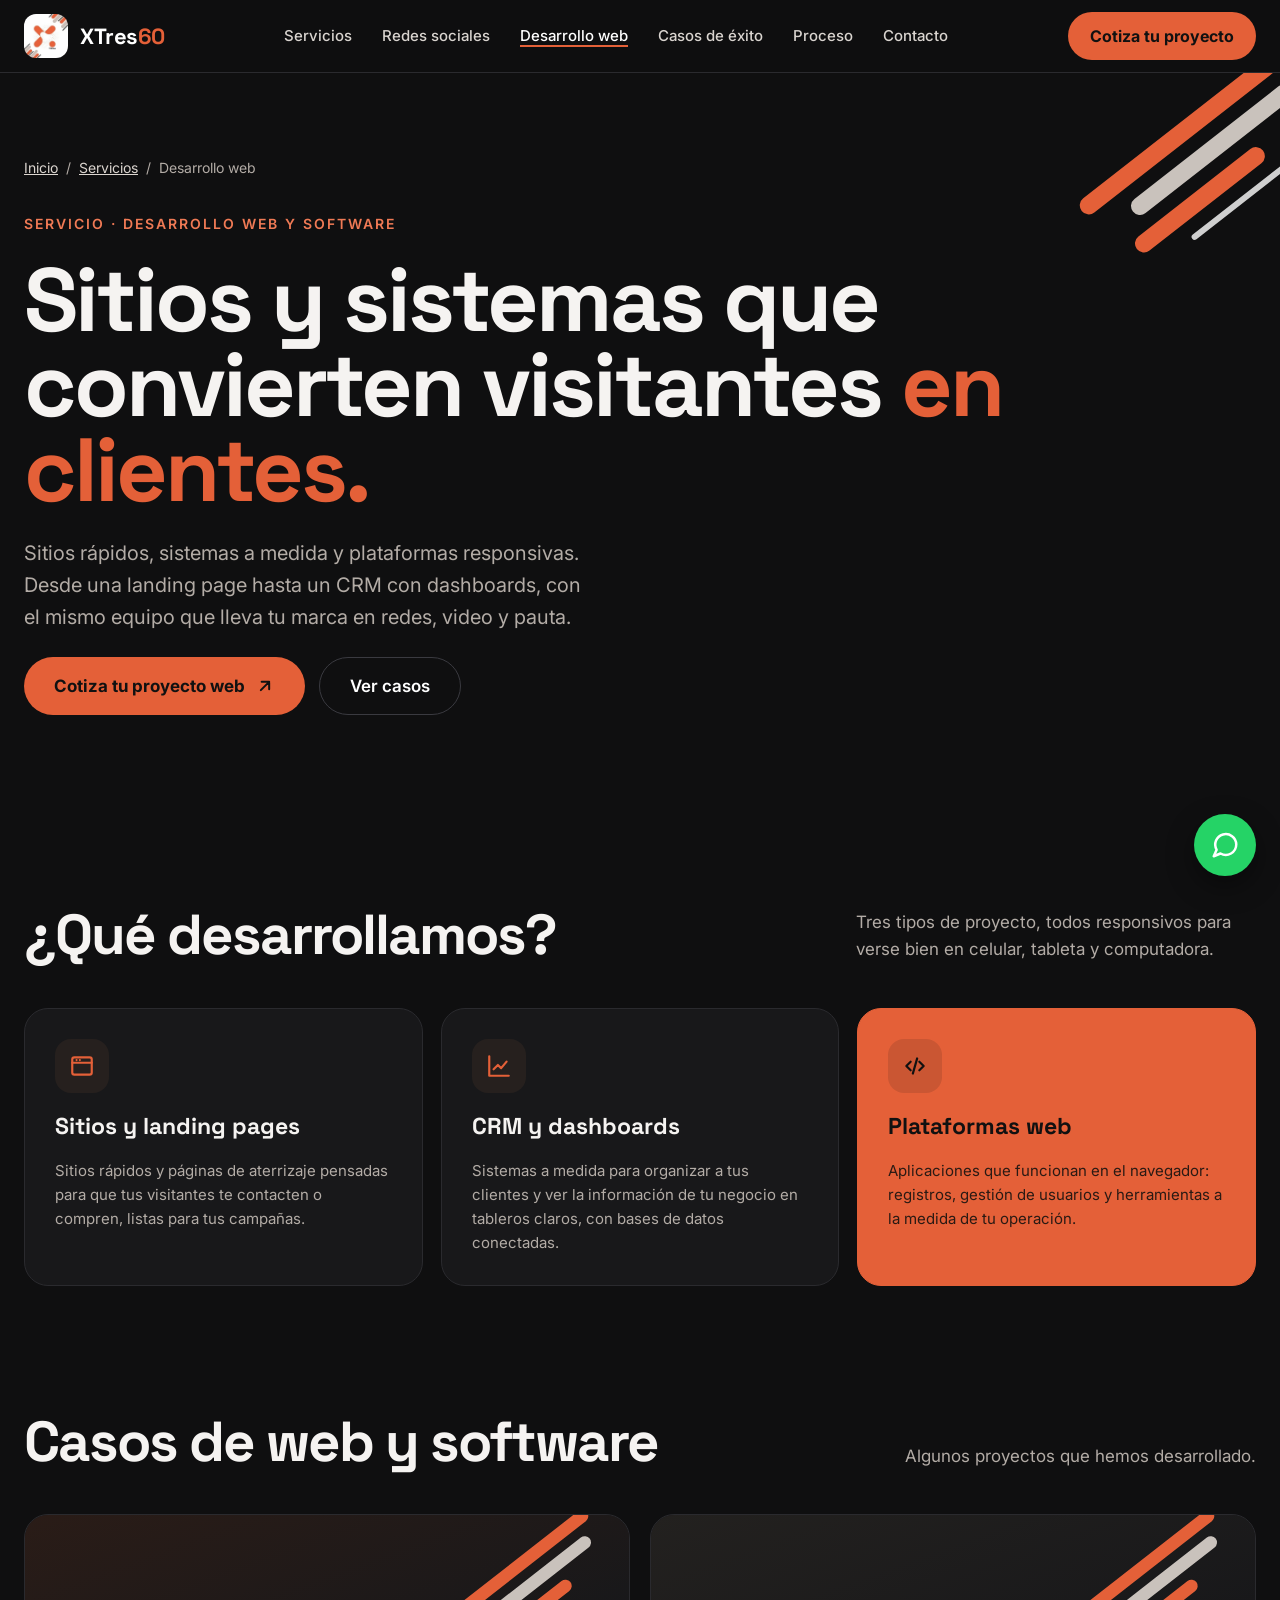
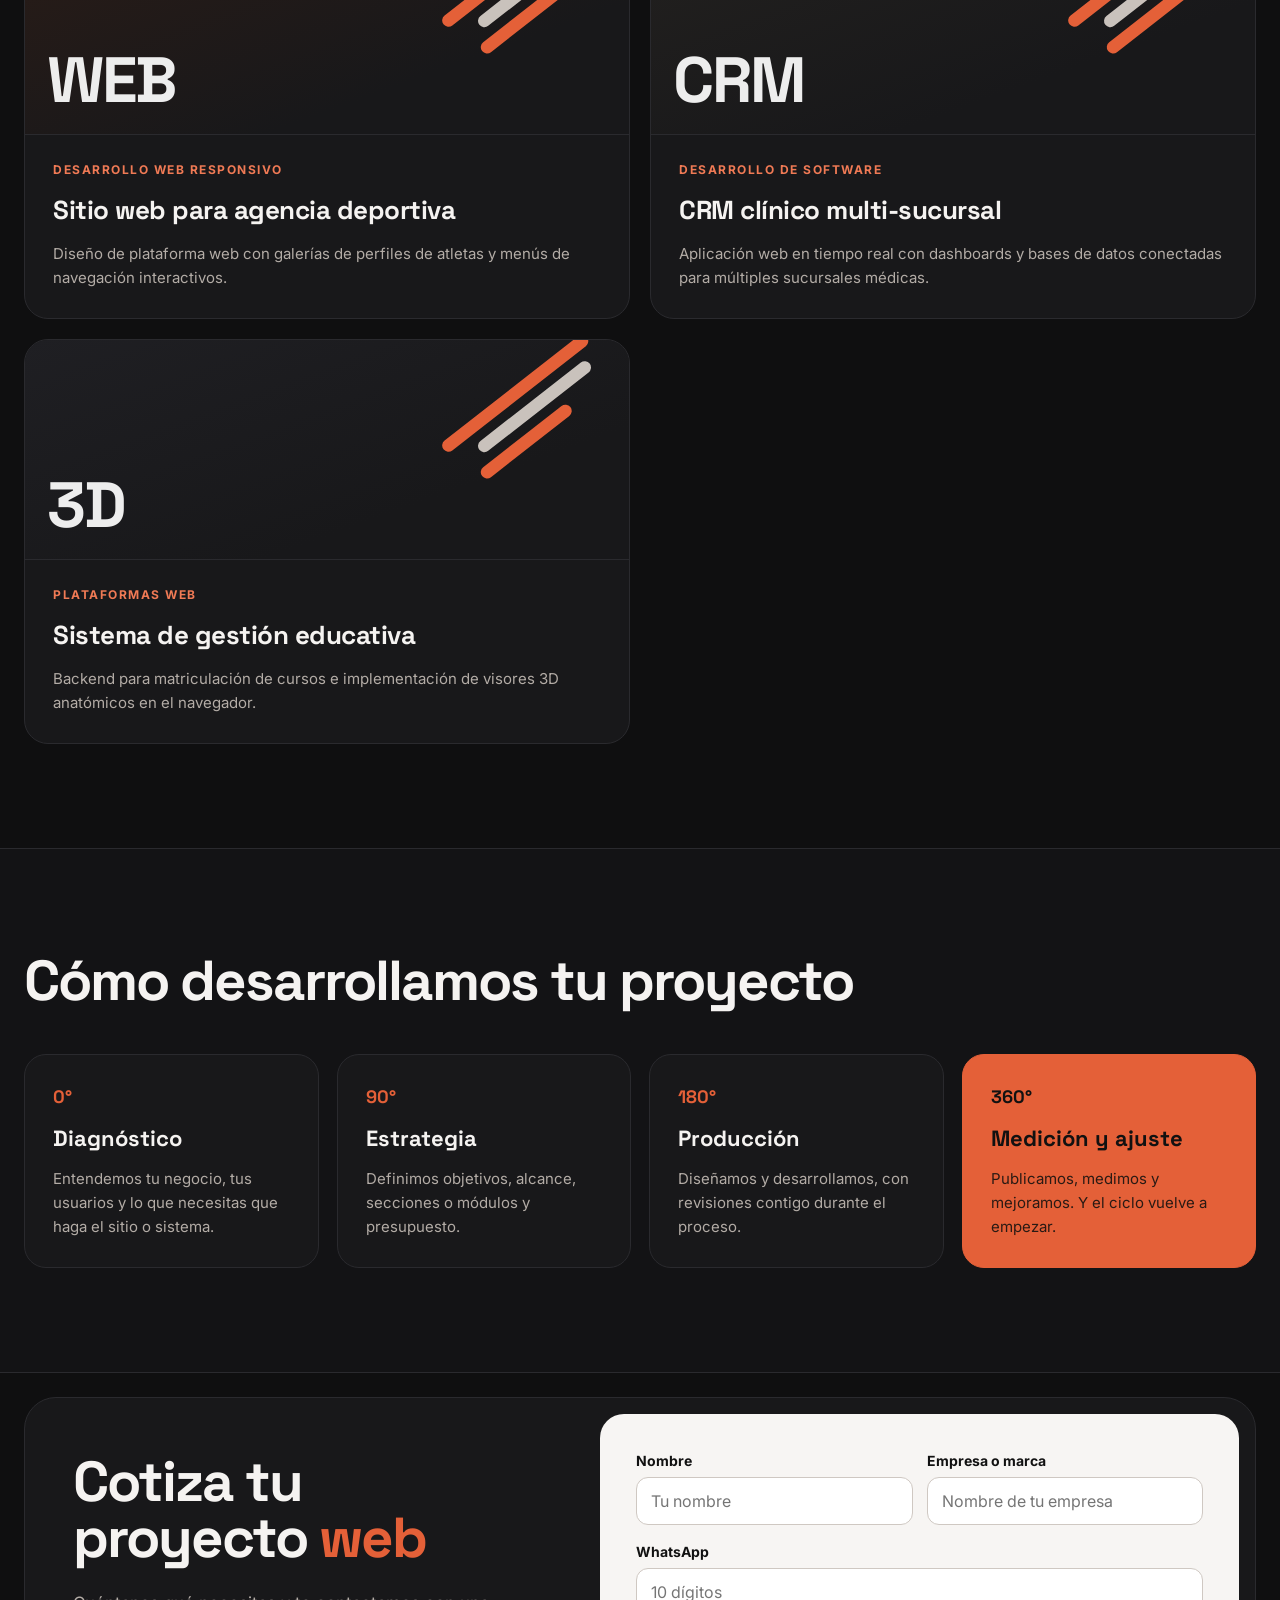
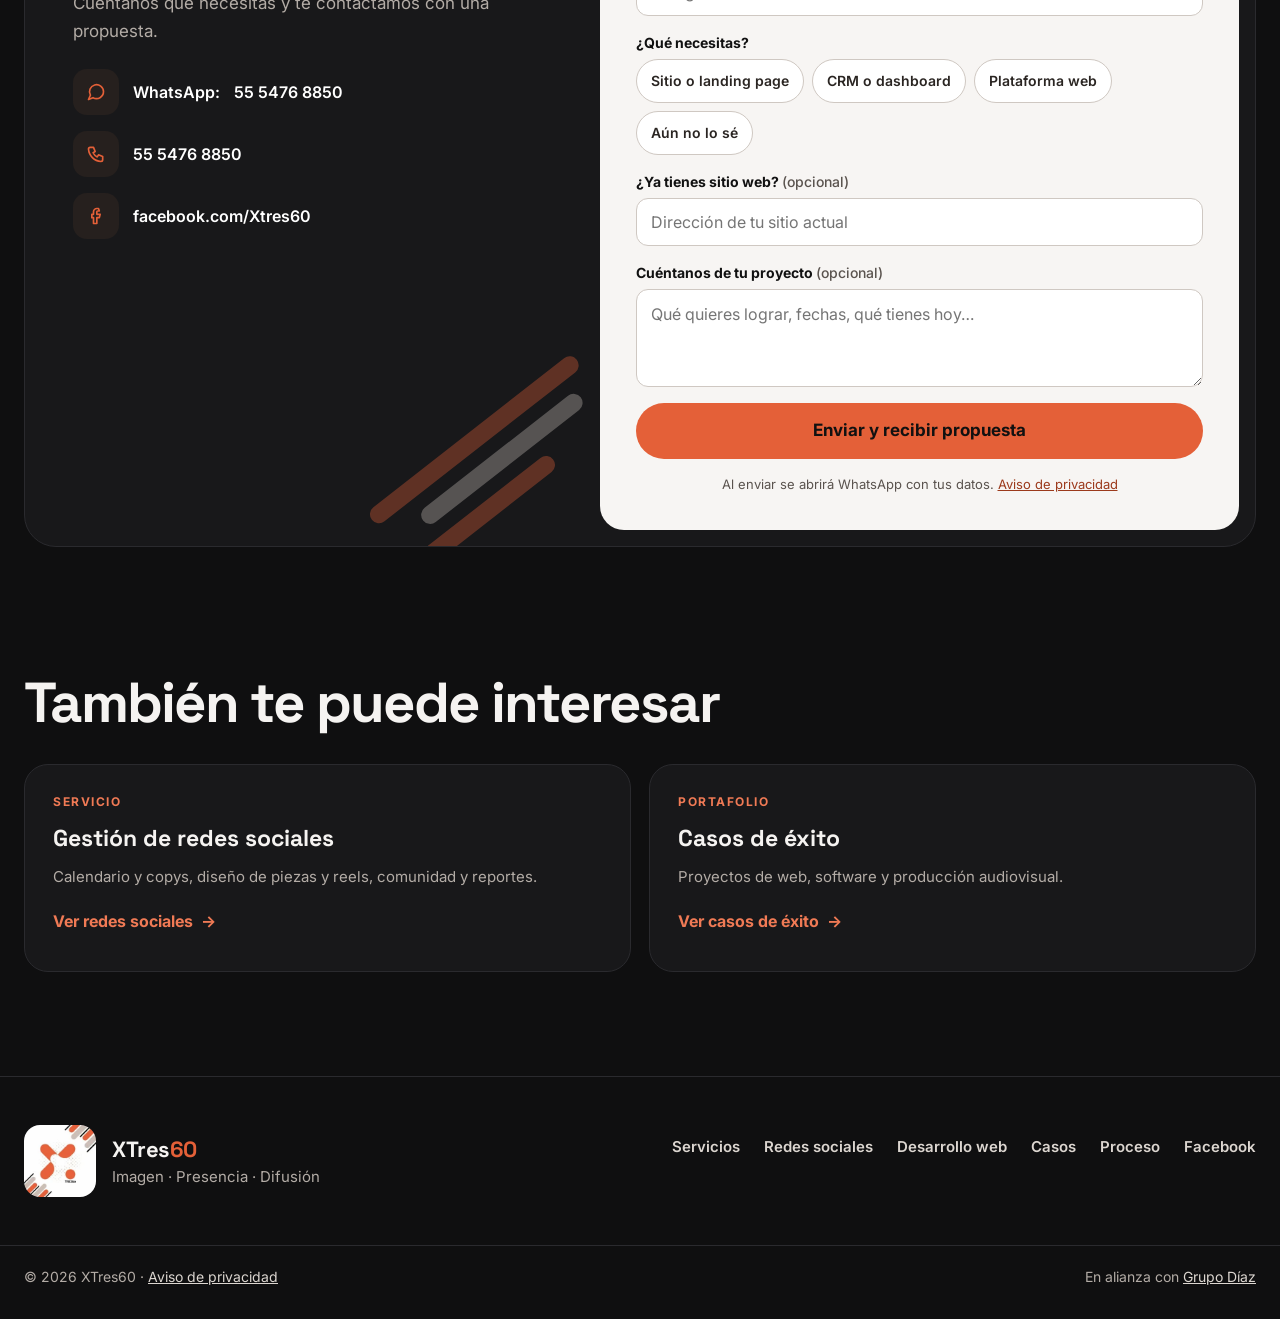
==== desarrollo-web.html @ 34d2fca3 "Agregar página de desarrollo web y software (desarrollo-web.html) - Sitios y landing pages, CRM y da" ====
<!doctype html>
<html lang="es-MX">
<head>
  <meta charset="utf-8">
  <meta name="viewport" content="width=device-width, initial-scale=1">
  <title>Desarrollo web y software a medida | XTres60</title>
  <meta name="description" content="Desarrollo web y software en CDMX: sitios y landing pages, CRM y dashboards y plataformas web responsivas. Conoce nuestros casos y cotiza con XTres60 por WhatsApp.">
  <link rel="canonical" href="https://x360.com.mx/desarrollo-web.html">
  <meta name="theme-color" content="#0F0F10">

  <meta property="og:type" content="website">
  <meta property="og:locale" content="es_MX">
  <meta property="og:site_name" content="XTres60">
  <meta property="og:title" content="Desarrollo web y software | XTres60">
  <meta property="og:description" content="Sitios rápidos, sistemas a medida y plataformas responsivas que convierten visitantes en clientes.">
  <meta property="og:url" content="https://x360.com.mx/desarrollo-web.html">
  <meta property="og:image" content="https://x360.com.mx/img/logo-xtres60.jpg">
  <meta name="twitter:card" content="summary">

  <link rel="icon" href="img/logo-xtres60.png">
  <link rel="apple-touch-icon" href="img/logo-xtres60.png">
  <link rel="preconnect" href="https://fonts.googleapis.com">
  <link rel="preconnect" href="https://fonts.gstatic.com" crossorigin>
  <link href="https://fonts.googleapis.com/css2?family=Space+Grotesk:wght@500;600;700&family=Inter:wght@400;500;600;700&display=swap" rel="stylesheet">
  <link rel="stylesheet" href="css/styles.css">

  <script type="application/ld+json">
  {
    "@context": "https://schema.org",
    "@type": "Service",
    "name": "Desarrollo web y software",
    "serviceType": "Desarrollo web y software",
    "description": "Sitios y landing pages, CRM y dashboards, plataformas web.",
    "url": "https://x360.com.mx/desarrollo-web.html",
    "areaServed": "MX",
    "provider": { "@type": "ProfessionalService", "name": "XTres60", "url": "https://x360.com.mx/", "telephone": "+52 55 5476 8850" }
  }
  </script>
</head>
<body>
  <a class="skip-link" href="#contenido">Saltar al contenido</a>

  <header class="site-header">
    <div class="container header-inner">
      <a class="brand" href="./" aria-label="XTres60, inicio">
        <img src="img/logo-xtres60.png" alt="" width="44" height="44">
        <span class="brand-name">XTres<span>60</span></span>
      </a>
      <nav class="main-nav" id="menu" aria-label="Principal">
        <a href="./#servicios">Servicios</a>
        <a href="redes-sociales.html">Redes sociales</a>
        <a href="desarrollo-web.html" aria-current="page">Desarrollo web</a>
        <a href="./#casos">Casos de éxito</a>
        <a href="./#proceso">Proceso</a>
        <a href="./#contacto">Contacto</a>
      </nav>
      <div class="header-actions">
        <a class="btn btn-orange" href="#cotizar">Cotiza tu proyecto</a>
        <button class="menu-toggle" type="button" aria-controls="menu" aria-expanded="false" aria-label="Abrir menú">
          <svg class="icon" viewBox="0 0 24 24" fill="none" stroke="currentColor" stroke-width="2.2" stroke-linecap="round" aria-hidden="true"><path d="M4 7h16M4 12h16M4 17h16"/></svg>
        </button>
      </div>
    </div>
  </header>

    <main id="contenido">
    <!-- HERO -->
    <section class="hero rs-hero">
      <div class="stripes stripes-a" aria-hidden="true"><span class="s1"></span><span class="s2"></span><span class="s3"></span><span class="s4"></span></div>
      <div class="container rs-hero-inner">
        <nav class="breadcrumb" aria-label="Ruta de navegación">
          <a href="./">Inicio</a> <span aria-hidden="true">/</span> <a href="./#servicios">Servicios</a> <span aria-hidden="true">/</span> <span aria-current="page">Desarrollo web</span>
        </nav>
        <p class="eyebrow">Servicio · Desarrollo web y software</p>
        <h1 class="display rs-title">Sitios y sistemas que<br>convierten visitantes <span class="accent">en clientes.</span></h1>
        <p class="hero-lead">Sitios rápidos, sistemas a medida y plataformas responsivas. Desde una landing page hasta un CRM con dashboards, con el mismo equipo que lleva tu marca en redes, video y pauta.</p>
        <div class="hero-ctas">
          <a class="btn btn-orange btn-lg" href="#cotizar">
            Cotiza tu proyecto web
            <svg class="icon" viewBox="0 0 24 24" fill="none" stroke="currentColor" stroke-width="2.4" stroke-linecap="round" stroke-linejoin="round" aria-hidden="true"><path d="M7 17 17 7M8 7h9v9"/></svg>
          </a>
          <a class="btn btn-ghost btn-lg" href="#casos-web">Ver casos</a>
        </div>
      </div>
    </section>

    <!-- QUÉ HACEMOS -->
    <section class="section" id="que-hacemos">
      <div class="container">
        <div class="section-head">
          <h2 class="display h2">¿Qué desarrollamos?</h2>
          <p class="lead">Tres tipos de proyecto, todos responsivos para verse bien en celular, tableta y computadora.</p>
        </div>
        <div class="services rs-includes">
          <article class="service">
            <span class="service-icon"><svg width="26" height="26" viewBox="0 0 24 24" fill="none" stroke="currentColor" stroke-width="2" stroke-linecap="round" stroke-linejoin="round" aria-hidden="true"><rect x="3" y="4" width="18" height="16" rx="2"/><path d="M3 9h18M7 6.5h.01M10 6.5h.01"/></svg></span>
            <h3>Sitios y landing pages</h3>
            <p>Sitios rápidos y páginas de aterrizaje pensadas para que tus visitantes te contacten o compren, listas para tus campañas.</p>
          </article>
          <article class="service">
            <span class="service-icon"><svg width="26" height="26" viewBox="0 0 24 24" fill="none" stroke="currentColor" stroke-width="2" stroke-linecap="round" stroke-linejoin="round" aria-hidden="true"><path d="M3 3v18h18"/><path d="M7 15l4-4 3 3 5-6"/></svg></span>
            <h3>CRM y dashboards</h3>
            <p>Sistemas a medida para organizar a tus clientes y ver la información de tu negocio en tableros claros, con bases de datos conectadas.</p>
          </article>
          <article class="service featured">
            <span class="service-icon"><svg width="26" height="26" viewBox="0 0 24 24" fill="none" stroke="currentColor" stroke-width="2" stroke-linecap="round" stroke-linejoin="round" aria-hidden="true"><path d="m8 8-4 4 4 4M16 8l4 4-4 4M14 5l-4 14"/></svg></span>
            <h3>Plataformas web</h3>
            <p>Aplicaciones que funcionan en el navegador: registros, gestión de usuarios y herramientas a la medida de tu operación.</p>
          </article>
        </div>
      </div>
    </section>

    <!-- CASOS -->
    <section class="section" id="casos-web" style="padding-top:24px">
      <div class="container">
        <div class="section-head">
          <h2 class="display h2">Casos de web y software</h2>
          <p class="lead">Algunos proyectos que hemos desarrollado.</p>
        </div>
        <div class="cases">
          <article class="case" data-kind="web">
            <div class="case-visual v-web"><div class="stripes" aria-hidden="true"><span class="s1"></span><span class="s2"></span><span class="s3"></span></div><span class="big" aria-hidden="true">WEB</span></div>
            <div class="case-body">
              <span class="case-tag">DESARROLLO WEB RESPONSIVO</span>
              <h3>Sitio web para agencia deportiva</h3>
              <p>Diseño de plataforma web con galerías de perfiles de atletas y menús de navegación interactivos.</p>
            </div>
          </article>
          <article class="case" data-kind="software">
            <div class="case-visual v-soft"><div class="stripes" aria-hidden="true"><span class="s1"></span><span class="s2"></span><span class="s3"></span></div><span class="big" aria-hidden="true">CRM</span></div>
            <div class="case-body">
              <span class="case-tag">DESARROLLO DE SOFTWARE</span>
              <h3>CRM clínico multi-sucursal</h3>
              <p>Aplicación web en tiempo real con dashboards y bases de datos conectadas para múltiples sucursales médicas.</p>
            </div>
          </article>
          <article class="case" data-kind="software">
            <div class="case-visual v-edu"><div class="stripes" aria-hidden="true"><span class="s1"></span><span class="s2"></span><span class="s3"></span></div><span class="big" aria-hidden="true">3D</span></div>
            <div class="case-body">
              <span class="case-tag">PLATAFORMAS WEB</span>
              <h3>Sistema de gestión educativa</h3>
              <p>Backend para matriculación de cursos e implementación de visores 3D anatómicos en el navegador.</p>
            </div>
          </article>
        </div>
      </div>
    </section>

    <!-- PROCESO -->
    <section class="section process-section" id="proceso-web">
      <div class="container">
        <h2 class="display h2" style="margin-bottom:44px">Cómo desarrollamos tu proyecto</h2>
        <ol class="process">
          <li><span class="deg">0°</span><h3>Diagnóstico</h3><p>Entendemos tu negocio, tus usuarios y lo que necesitas que haga el sitio o sistema.</p></li>
          <li><span class="deg">90°</span><h3>Estrategia</h3><p>Definimos objetivos, alcance, secciones o módulos y presupuesto.</p></li>
          <li><span class="deg">180°</span><h3>Producción</h3><p>Diseñamos y desarrollamos, con revisiones contigo durante el proceso.</p></li>
          <li><span class="deg">360°</span><h3>Medición y ajuste</h3><p>Publicamos, medimos y mejoramos. Y el ciclo vuelve a empezar.</p></li>
        </ol>
      </div>
    </section>

    <!-- COTIZAR -->
    <section class="contact" id="cotizar">
      <div class="container">
        <div class="contact-card">
          <div class="contact-copy">
            <div class="stripes" aria-hidden="true"><span class="s1"></span><span class="s2"></span><span class="s3"></span></div>
            <h2 class="display h2" style="position:relative">Cotiza tu proyecto <span class="accent">web</span></h2>
            <p class="lead" style="position:relative">Cuéntanos qué necesitas y te contactamos con una propuesta.</p>
            <ul class="contact-list">
              <li><a class="js-wa" href="#" data-msg="Hola XTres60, quiero cotizar un proyecto de desarrollo web o software."><span class="contact-icon"><svg class="icon" viewBox="0 0 24 24" fill="none" stroke="currentColor" stroke-width="2" stroke-linecap="round" stroke-linejoin="round" aria-hidden="true"><path d="M21 11.5a8.4 8.4 0 0 1-12.6 7.3L3 21l2.3-5.2A8.4 8.4 0 1 1 21 11.5z"/></svg></span>WhatsApp: <span class="js-wa-label">55 5476 8850</span></a></li>
              <li><a href="tel:+525554768850"><span class="contact-icon"><svg class="icon" viewBox="0 0 24 24" fill="none" stroke="currentColor" stroke-width="2" stroke-linecap="round" stroke-linejoin="round" aria-hidden="true"><path d="M5 4h4l2 5-2.5 1.5a11 11 0 0 0 5 5L15 13l5 2v4a2 2 0 0 1-2 2A16 16 0 0 1 3 6a2 2 0 0 1 2-2"/></svg></span>55 5476 8850</a></li>
              <li><a href="https://www.facebook.com/Xtres60" target="_blank" rel="noopener"><span class="contact-icon"><svg class="icon" viewBox="0 0 24 24" fill="none" stroke="currentColor" stroke-width="2" stroke-linecap="round" stroke-linejoin="round" aria-hidden="true"><path d="M15 3h-2a4 4 0 0 0-4 4v3H7v4h2v7h4v-7h3l1-4h-4V7a1 1 0 0 1 1-1h2z"/></svg></span>facebook.com/Xtres60</a></li>
            </ul>
          </div>

          <form class="form" id="web-form" novalidate>
            <div class="form-fields" id="web-fields">
              <div class="field-row">
                <div class="field">
                  <label for="web-nombre">Nombre</label>
                  <input id="web-nombre" name="nombre" type="text" autocomplete="name" placeholder="Tu nombre" required>
                </div>
                <div class="field">
                  <label for="web-marca">Empresa o marca</label>
                  <input id="web-marca" name="marca" type="text" autocomplete="organization" placeholder="Nombre de tu empresa">
                </div>
              </div>
              <div class="field">
                <label for="web-whatsapp">WhatsApp</label>
                <input id="web-whatsapp" name="whatsapp" type="tel" inputmode="numeric" autocomplete="tel" placeholder="10 dígitos" required>
              </div>
              <div class="field">
                <span id="web-tipo-label">¿Qué necesitas?</span>
                <div class="chips" role="group" aria-labelledby="web-tipo-label">
                  <button class="chip" type="button" aria-pressed="false">Sitio o landing page</button>
                  <button class="chip" type="button" aria-pressed="false">CRM o dashboard</button>
                  <button class="chip" type="button" aria-pressed="false">Plataforma web</button>
                  <button class="chip" type="button" aria-pressed="false">Aún no lo sé</button>
                </div>
              </div>
              <div class="field">
                <label for="web-sitio">¿Ya tienes sitio web? <small>(opcional)</small></label>
                <input id="web-sitio" name="sitio" type="text" inputmode="url" placeholder="Dirección de tu sitio actual">
              </div>
              <div class="field">
                <label for="web-mensaje">Cuéntanos de tu proyecto <small>(opcional)</small></label>
                <textarea id="web-mensaje" name="mensaje" rows="3" placeholder="Qué quieres lograr, fechas, qué tienes hoy…"></textarea>
              </div>
              <p class="form-error" id="web-error" role="alert" hidden>Escribe tu nombre y un WhatsApp de 10 dígitos.</p>
              <button class="btn btn-orange" type="submit">Enviar y recibir propuesta</button>
              <p class="form-note">Al enviar se abrirá WhatsApp con tus datos. <a href="aviso-de-privacidad.html">Aviso de privacidad</a></p>
            </div>
            <div class="form-success" id="web-success" hidden>
              <span class="success-icon"><svg width="36" height="36" viewBox="0 0 24 24" fill="none" stroke="currentColor" stroke-width="2.5" stroke-linecap="round" stroke-linejoin="round" aria-hidden="true"><path d="m5 12 5 5L20 7"/></svg></span>
              <h3>¡Solo envía el mensaje!</h3>
              <p>Abrimos WhatsApp con tu solicitud. Si no se abrió, <a href="#" id="web-retry" target="_blank" rel="noopener">toca aquí</a>.</p>
            </div>
          </form>
        </div>
      </div>
    </section>

    <!-- TAMBIÉN TE PUEDE INTERESAR -->
    <section class="section related" aria-labelledby="related-title">
      <div class="container">
        <h2 class="display h2" id="related-title">También te puede interesar</h2>
        <ul class="related-grid">
          <li>
            <a class="related-card" href="redes-sociales.html">
              <span class="related-kicker">Servicio</span>
              <strong>Gestión de redes sociales</strong>
              <span class="related-text">Calendario y copys, diseño de piezas y reels, comunidad y reportes.</span>
              <span class="related-go">Ver redes sociales <span aria-hidden="true">→</span></span>
            </a>
          </li>
          <li>
            <a class="related-card" href="./#casos">
              <span class="related-kicker">Portafolio</span>
              <strong>Casos de éxito</strong>
              <span class="related-text">Proyectos de web, software y producción audiovisual.</span>
              <span class="related-go">Ver casos de éxito <span aria-hidden="true">→</span></span>
            </a>
          </li>
        </ul>
      </div>
    </section>
  </main>

  <footer class="site-footer">
    <div class="container footer-inner">
      <div class="footer-brand">
        <img src="img/logo-xtres60.png" alt="XTres60" width="72" height="72" loading="lazy">
        <div>
          <span class="brand-name">XTres<span>60</span></span>
          <p>Imagen · Presencia · Difusión</p>
        </div>
      </div>
      <nav class="footer-nav" aria-label="Pie de página">
        <a href="./#servicios">Servicios</a>
        <a href="redes-sociales.html">Redes sociales</a>
        <a href="desarrollo-web.html">Desarrollo web</a>
        <a href="./#casos">Casos</a>
        <a href="./#proceso">Proceso</a>
        <a href="https://www.facebook.com/Xtres60" target="_blank" rel="noopener">Facebook</a>
      </nav>
    </div>
    <div class="container footer-bottom">
      <span>© <span id="year">2026</span> XTres60 · <a href="aviso-de-privacidad.html">Aviso de privacidad</a></span>
      <span>En alianza con <a href="https://grupoempresarialdiaz.com.mx/">Grupo Díaz</a></span>
    </div>
  </footer>

  <a class="wa-float js-wa" href="#" data-msg="Hola XTres60, quiero información sobre desarrollo web y software." aria-label="Escríbenos por WhatsApp">
    <svg width="30" height="30" viewBox="0 0 24 24" fill="none" stroke="currentColor" stroke-width="2" stroke-linecap="round" stroke-linejoin="round" aria-hidden="true"><path d="M21 11.5a8.4 8.4 0 0 1-12.6 7.3L3 21l2.3-5.2A8.4 8.4 0 1 1 21 11.5z"/></svg>
  </a>
  <div class="mobile-bar">
    <a class="mb-wa js-wa" href="#" data-msg="Hola XTres60, quiero información sobre desarrollo web y software.">
      <svg class="icon" viewBox="0 0 24 24" fill="none" stroke="currentColor" stroke-width="2.2" stroke-linecap="round" stroke-linejoin="round" aria-hidden="true"><path d="M21 11.5a8.4 8.4 0 0 1-12.6 7.3L3 21l2.3-5.2A8.4 8.4 0 1 1 21 11.5z"/></svg>WhatsApp
    </a>
    <a class="mb-cta" href="#cotizar">Cotizar</a>
  </div>

  <script src="js/config.js"></script>
  <script src="js/main.js"></script>
</body>
</html>
---- css/styles.css ----
/* XTres60 — agencia de marketing digital
   Marca: naranja #E46038, negro #111111, gris cálido #C9C2BC, blanco.
   Motivo: franjas diagonales redondeadas del logo. */

:root {
  --orange: #E46038;
  --orange-2: #F07A55;
  --ink: #111111;
  --bg: #0F0F10;
  --surface: #18181A;
  --surface-2: #202023;
  --line: #2A2A2E;
  --warm: #C9C2BC;
  --text: #F5F3F1;
  --muted: #B3ACA6;
  --whatsapp: #25D366;
  --radius: 24px;
  --max: 1280px;
  --font-display: 'Space Grotesk', system-ui, sans-serif;
  --font-body: 'Inter', system-ui, -apple-system, 'Segoe UI', sans-serif;
}

*, *::before, *::after { box-sizing: border-box; }
html { scroll-behavior: smooth; scroll-padding-top: 80px; }
@media (prefers-reduced-motion: reduce) { html { scroll-behavior: auto; } }
body { margin: 0; font-family: var(--font-body); color: var(--text); background: var(--bg); line-height: 1.5; -webkit-font-smoothing: antialiased; }
img { max-width: 100%; display: block; }
a { color: var(--orange-2); }
a:hover { color: #fff; }
h1, h2, h3, p { margin: 0; }
button, input, select, textarea { font: inherit; }
:focus-visible { outline: 3px solid var(--orange); outline-offset: 2px; }

.container { max-width: var(--max); margin: 0 auto; padding: 0 24px; }
.eyebrow { font-weight: 600; font-size: 14px; letter-spacing: 2px; color: var(--orange-2); text-transform: uppercase; }
.display { font-family: var(--font-display); font-weight: 700; letter-spacing: -2px; line-height: 1; }
.h2 { font-size: clamp(34px, 4.4vw, 60px); }
.lead { font-size: 17px; line-height: 1.6; color: var(--muted); }
.accent { color: var(--orange); }
.skip-link { position: absolute; left: -999px; top: 8px; background: var(--orange); color: var(--ink); padding: 10px 16px; border-radius: 10px; z-index: 100; font-weight: 700; }
.skip-link:focus { left: 8px; }
.icon { width: 20px; height: 20px; flex: none; }

/* Botones */
.btn { display: inline-flex; align-items: center; justify-content: center; gap: 10px; min-height: 48px; padding: 0 22px; border-radius: 999px; font-weight: 700; text-decoration: none; border: 0; cursor: pointer; white-space: nowrap; transition: transform .15s ease, background .15s ease; }
.btn:hover { transform: translateY(-1px); }
.btn-orange { background: var(--orange); color: var(--ink); }
.btn-orange:hover { background: var(--orange-2); color: var(--ink); }
.btn-ghost { border: 1.5px solid #3A3A40; color: #fff; background: transparent; font-weight: 600; }
.btn-ghost:hover { border-color: var(--warm); color: #fff; }
.btn-lg { min-height: 58px; padding: 0 30px; font-size: 17px; }

/* Encabezado */
.site-header { position: sticky; top: 0; z-index: 50; background: rgba(15,15,16,.86); backdrop-filter: blur(12px); -webkit-backdrop-filter: blur(12px); border-bottom: 1px solid var(--line); }
.header-inner { display: flex; align-items: center; justify-content: space-between; gap: 16px; min-height: 72px; }
.brand { display: flex; align-items: center; gap: 12px; color: #fff; text-decoration: none; }
.brand img { width: 44px; height: 44px; border-radius: 12px; }
.brand-name { font-family: var(--font-display); font-weight: 700; font-size: 22px; letter-spacing: -.5px; white-space: nowrap; }
.brand-name span { color: var(--orange); }
.main-nav { display: flex; gap: 30px; font-weight: 500; font-size: 15px; }
.main-nav a { color: #D9D4CF; text-decoration: none; }
.main-nav a:hover { color: #fff; }
.header-actions { display: flex; align-items: center; gap: 10px; }
.menu-toggle { display: none; width: 46px; height: 46px; border-radius: 12px; border: 1px solid #3A3A40; background: transparent; color: #fff; align-items: center; justify-content: center; cursor: pointer; }
@media (max-width: 900px) {
  .main-nav { position: absolute; top: 72px; left: 0; right: 0; flex-direction: column; gap: 0; background: var(--bg); border-bottom: 1px solid var(--line); padding: 8px 24px 16px; display: none; }
  .main-nav.is-open { display: flex; }
  .main-nav a { padding: 12px 0; border-bottom: 1px solid var(--line); }
  .menu-toggle { display: inline-flex; }
}
@media (max-width: 640px) { .header-actions .btn-orange { display: none; } }

/* Franjas diagonales del logo */
.stripes { position: absolute; display: flex; flex-direction: column; gap: 14px; transform: rotate(-38deg); pointer-events: none; }
.stripes span { display: block; height: 18px; border-radius: 999px; }
.stripes .s1 { width: 260px; background: var(--orange); }
.stripes .s2 { width: 200px; background: var(--warm); margin-left: 40px; }
.stripes .s3 { width: 160px; background: var(--orange); margin-left: 20px; }
.stripes .s4 { width: 120px; height: 6px; background: #fff; margin-left: 70px; opacity: .8; }

/* Hero */
.hero { position: relative; overflow: hidden; }
.hero .stripes-a { right: -60px; top: 40px; }
.hero .stripes-b { left: -120px; bottom: 30px; opacity: .55; }
.hero-inner { position: relative; display: flex; flex-wrap: wrap; align-items: center; gap: 48px; padding: 96px 24px 96px; }
.hero-copy { flex: 1 1 580px; min-width: 0; display: flex; flex-direction: column; gap: 28px; }
.hero h1 { font-size: clamp(50px, 7vw, 108px); line-height: .95; letter-spacing: -3px; }
.hero-lead { font-size: 20px; line-height: 1.6; color: var(--muted); max-width: 560px; }
.hero-ctas { display: flex; flex-wrap: wrap; gap: 14px; }
.hero-stats { display: flex; flex-wrap: wrap; gap: 36px; padding-top: 8px; }
.hero-stats div { display: flex; flex-direction: column; }
.hero-stats strong { font-family: var(--font-display); font-size: 34px; line-height: 1; }
.hero-stats span { font-size: 14px; color: var(--muted); }
.orbit { flex: 1 1 420px; min-width: 0; position: relative; height: 460px; }
.orbit-ring { position: absolute; left: 50%; top: 50%; border-radius: 50%; transform: translate(-50%, -50%); }
.orbit-ring.r1 { width: 400px; height: 400px; border: 2px dashed #34343A; }
.orbit-ring.r2 { width: 250px; height: 250px; background: var(--surface); border: 1px solid var(--line); }
.orbit-center { position: absolute; left: 50%; top: 50%; transform: translate(-50%, -50%); text-align: center; }
.orbit-center strong { font-family: var(--font-display); font-size: 84px; line-height: 1; letter-spacing: -3px; display: block; }
.orbit-center span { font-size: 13px; font-weight: 600; letter-spacing: 1.5px; color: var(--muted); }
.pillar { position: absolute; padding: 12px 22px; border-radius: 999px; font-family: var(--font-display); font-weight: 700; font-size: 18px; box-shadow: 0 12px 32px rgba(0,0,0,.45); }
.pillar.p1 { left: 50%; top: 18px; transform: translateX(-50%); background: #fff; color: var(--ink); }
.pillar.p2 { left: 4%; bottom: 64px; background: var(--orange); color: var(--ink); }
.pillar.p3 { right: 4%; bottom: 64px; background: var(--warm); color: var(--ink); }
@media (max-width: 640px) {
  .hero-inner { padding: 56px 20px 64px; gap: 36px; }
  .hero h1 { letter-spacing: -2px; }
  .hero-lead { font-size: 17px; }
  .hero-ctas .btn { width: 100%; }
  .orbit { height: 320px; }
  .orbit-ring.r1 { width: 290px; height: 290px; }
  .orbit-ring.r2 { width: 180px; height: 180px; }
  .orbit-center strong { font-size: 56px; }
  .pillar { font-size: 15px; padding: 10px 16px; }
  .pillar.p2, .pillar.p3 { bottom: 30px; }
  .hero .stripes-a { right: -140px; top: 10px; opacity: .5; }
}

/* Franja de servicios */
.ticker { border-top: 1px solid var(--line); border-bottom: 1px solid var(--line); background: #131315; }
.ticker ul { display: flex; flex-wrap: wrap; justify-content: center; align-items: center; gap: 14px 28px; list-style: none; margin: 0; padding: 22px 24px; font-family: var(--font-display); font-weight: 600; font-size: 22px; color: #DCD6D0; }
.ticker li { display: flex; align-items: center; gap: 28px; }
.ticker li + li::before { content: ''; flex: none; width: 10px; height: 10px; border-radius: 50%; background: var(--orange); }
@media (max-width: 640px) { .ticker ul { font-size: 17px; gap: 8px 18px; } .ticker li { gap: 18px; } }

/* Secciones */
.section { padding: 104px 0; }
.section-head { display: flex; flex-wrap: wrap; justify-content: space-between; align-items: flex-end; gap: 20px; margin-bottom: 44px; }
.section-head h2 { max-width: 640px; }
.section-head .lead { max-width: 400px; }
@media (max-width: 640px) { .section { padding: 72px 0; } }

/* Servicios */
.services { display: grid; grid-template-columns: repeat(auto-fit, minmax(270px, 1fr)); gap: 18px; }
.service { padding: 30px; border-radius: var(--radius); background: var(--surface); border: 1px solid var(--line); display: flex; flex-direction: column; gap: 16px; }
.service-icon { width: 54px; height: 54px; border-radius: 16px; background: #26201E; color: var(--orange); display: flex; align-items: center; justify-content: center; }
.service h3 { font-family: var(--font-display); font-size: 23px; font-weight: 700; }
.service p { font-size: 15px; line-height: 1.6; color: var(--muted); flex: 1; }
.service ul { margin: 0; padding: 0; list-style: none; display: flex; flex-direction: column; gap: 8px; font-size: 14px; color: #DCD6D0; }
.service li::before { content: '— '; color: var(--orange); }
.service.featured { background: var(--orange); border-color: var(--orange); color: var(--ink); }
.service.featured .service-icon { background: rgba(17,17,17,.12); color: var(--ink); }
.service.featured p, .service.featured ul { color: #2A1A14; }
.service.featured li::before { color: var(--ink); }

/* Casos */
.filters { display: flex; flex-wrap: wrap; gap: 8px; }
.filter { min-height: 44px; padding: 0 18px; border-radius: 999px; border: 1.5px solid #3A3A40; background: transparent; color: #DCD6D0; font-weight: 600; cursor: pointer; }
.filter[aria-pressed="true"] { background: #fff; border-color: #fff; color: var(--ink); }
.cases { display: grid; grid-template-columns: repeat(auto-fit, minmax(min(100%, 520px), 1fr)); gap: 20px; }
.case { border-radius: var(--radius); background: var(--surface); border: 1px solid var(--line); overflow: hidden; display: flex; flex-direction: column; }
.case[hidden] { display: none; }
.case-visual { height: 220px; position: relative; overflow: hidden; display: flex; align-items: flex-end; padding: 22px; border-bottom: 1px solid var(--line); }
.case-visual .big { font-family: var(--font-display); font-weight: 700; font-size: 64px; letter-spacing: -2px; line-height: 1; color: rgba(255,255,255,.92); position: relative; }
.case-visual .stripes { right: -30px; top: 30px; transform: rotate(-38deg) scale(.7); }
.v-web { background: linear-gradient(160deg, #2A1C17, #18181A 70%); }
.v-soft { background: linear-gradient(160deg, #23211F, #18181A 70%); }
.v-av { background: linear-gradient(160deg, #3A1F15, #18181A 70%); }
.v-edu { background: linear-gradient(160deg, #1F1F23, #18181A 70%); }
.case-body { padding: 26px 28px 28px; display: flex; flex-direction: column; gap: 12px; }
.case-tag { font-size: 12px; font-weight: 700; letter-spacing: 1.5px; color: var(--orange-2); }
.case h3 { font-family: var(--font-display); font-size: 26px; font-weight: 700; letter-spacing: -.5px; }
.case p { font-size: 15px; line-height: 1.6; color: var(--muted); }

/* Proceso */
.process-section { background: #131315; border-top: 1px solid var(--line); border-bottom: 1px solid var(--line); }
.process { display: grid; grid-template-columns: repeat(auto-fit, minmax(240px, 1fr)); gap: 18px; list-style: none; margin: 0; padding: 0; }
.process li { padding: 28px; border-radius: 22px; border: 1px solid var(--line); background: var(--surface); display: flex; flex-direction: column; gap: 12px; }
.process .deg { font-family: var(--font-display); font-weight: 700; font-size: 18px; color: var(--orange); }
.process h3 { font-family: var(--font-display); font-size: 22px; font-weight: 700; }
.process p { font-size: 15px; line-height: 1.6; color: var(--muted); }
.process li:last-child { background: var(--orange); border-color: var(--orange); color: var(--ink); }
.process li:last-child .deg { color: var(--ink); }
.process li:last-child p { color: #2A1A14; }

/* Por qué */
.why { display: grid; grid-template-columns: repeat(auto-fit, minmax(240px, 1fr)); gap: 18px; }
.why div { padding: 26px; border-radius: 20px; border: 1px solid var(--line); }
.why h3 { font-family: var(--font-display); font-size: 20px; margin-bottom: 8px; }
.why p { font-size: 15px; line-height: 1.6; color: var(--muted); }

/* Contacto */
.contact { padding: 24px 0 104px; }
.contact-card { border-radius: 32px; background: var(--surface); border: 1px solid var(--line); display: flex; flex-wrap: wrap; overflow: hidden; position: relative; }
.contact-copy { position: relative; flex: 1 1 420px; min-width: 0; padding: 56px 48px; display: flex; flex-direction: column; gap: 24px; }
.contact-copy .stripes { right: -40px; bottom: 40px; opacity: .35; }
.contact-list { position: relative; display: flex; flex-direction: column; gap: 16px; list-style: none; margin: 0; padding: 0; font-weight: 600; color: #fff; }
.contact-list li, .contact-list a { display: flex; align-items: center; gap: 14px; color: #fff; text-decoration: none; }
.contact-list a:hover { color: var(--orange-2); }
.contact-icon { flex: none; width: 46px; height: 46px; border-radius: 14px; background: #26201E; color: var(--orange); display: flex; align-items: center; justify-content: center; }
.form { flex: 1 1 500px; min-width: 0; margin: 16px; border-radius: 24px; background: #F7F5F3; color: var(--ink); padding: 36px; display: flex; flex-direction: column; gap: 16px; }
.form-fields { display: flex; flex-direction: column; gap: 16px; }
.form-fields[hidden] { display: none; }
.field { display: flex; flex-direction: column; gap: 6px; }
.field > label, .field > span { font-weight: 700; font-size: 14px; }
.field small { font-weight: 500; color: #5A534E; font-size: 14px; }
.field input, .field select, .field textarea { min-height: 48px; padding: 0 14px; border-radius: 12px; border: 1.5px solid #CFC8C2; font-size: 16px; color: var(--ink); background: #fff; }
.field textarea { padding: 12px 14px; resize: vertical; min-height: 96px; }
.field input:focus, .field select:focus, .field textarea:focus { border-color: var(--orange); outline: none; box-shadow: 0 0 0 3px rgba(228,96,56,.25); }
.field input[aria-invalid="true"] { border-color: #B42318; }
.field-row { display: grid; grid-template-columns: repeat(2, minmax(0, 1fr)); gap: 14px; }
.chips { display: flex; flex-wrap: wrap; gap: 8px; }
.chip { min-height: 44px; padding: 0 14px; border-radius: 999px; border: 1.5px solid #CFC8C2; background: #fff; color: #2A2522; font-weight: 600; font-size: 14px; cursor: pointer; }
.chip[aria-pressed="true"] { background: var(--ink); border-color: var(--ink); color: #fff; }
.form .btn-orange { width: 100%; min-height: 56px; font-size: 17px; }
.form-note { font-size: 13px; color: #5A534E; text-align: center; }
.form-note a { color: #9C3A1C; }
.form-error { font-size: 14px; color: #B42318; font-weight: 600; }
.form-success { display: flex; flex-direction: column; align-items: center; justify-content: center; text-align: center; gap: 14px; padding: 60px 0; flex: 1; }
.form-success[hidden] { display: none; }
.form-success a { color: #9C3A1C; }
.success-icon { width: 72px; height: 72px; border-radius: 50%; background: #FBE3DA; display: flex; align-items: center; justify-content: center; color: #9C3A1C; }
.form-success h3 { font-family: var(--font-display); font-size: 26px; }
@media (max-width: 640px) {
  .contact-copy { padding: 36px 24px; }
  .form { padding: 24px; margin: 0 12px 12px; }
  .contact-card { border-radius: 24px; }
}
@media (max-width: 420px) { .field-row { grid-template-columns: 1fr; } }

/* Pie */
.site-footer { border-top: 1px solid var(--line); }
.footer-inner { display: flex; flex-wrap: wrap; justify-content: space-between; align-items: flex-start; gap: 32px; padding: 48px 24px; }
.footer-brand { display: flex; gap: 16px; align-items: center; }
.footer-brand img { width: 72px; height: 72px; border-radius: 16px; }
.footer-brand p { font-size: 15px; color: var(--muted); }
.footer-nav { display: flex; flex-wrap: wrap; gap: 24px; font-size: 15px; font-weight: 600; }
.footer-nav a { color: #DCD6D0; text-decoration: none; }
.footer-nav a:hover { color: var(--orange-2); }
.footer-bottom { border-top: 1px solid var(--line); padding: 20px 24px 32px; font-size: 14px; color: var(--muted); display: flex; flex-wrap: wrap; justify-content: space-between; gap: 12px; }
.footer-bottom a { color: #DCD6D0; }

/* WhatsApp flotante y barra móvil */
.wa-float { position: fixed; right: 24px; bottom: 24px; z-index: 60; width: 62px; height: 62px; border-radius: 50%; background: var(--whatsapp); color: #fff; display: flex; align-items: center; justify-content: center; box-shadow: 0 10px 28px rgba(0,0,0,.4); }
.wa-float:hover { color: #fff; transform: scale(1.05); }
.mobile-bar { display: none; }
@media (max-width: 640px) {
  .wa-float { display: none; }
  .mobile-bar { display: flex; gap: 10px; position: fixed; left: 0; right: 0; bottom: 0; z-index: 60; padding: 10px 16px calc(12px + env(safe-area-inset-bottom)); background: rgba(15,15,16,.94); border-top: 1px solid var(--line); }
  .mobile-bar a { min-height: 52px; border-radius: 999px; display: flex; align-items: center; justify-content: center; gap: 8px; font-weight: 700; text-decoration: none; }
  .mobile-bar .mb-wa { flex: 1; background: var(--whatsapp); color: var(--ink); }
  .mobile-bar .mb-cta { flex: 1.3; background: var(--orange); color: var(--ink); }
  body { padding-bottom: 78px; }
}

/* Página de redes sociales y enlace desde la portada */
.service-link { display: inline-flex; align-items: center; gap: 8px; min-height: 44px; font-weight: 700; color: var(--orange-2); text-decoration: none; }
.service-link:hover { color: #fff; }
.main-nav a[aria-current="page"] { color: #fff; box-shadow: inset 0 -2px 0 var(--orange); }
.rs-hero-inner { position: relative; display: flex; flex-direction: column; gap: 24px; padding: 72px 24px 88px; max-width: var(--max); }
.rs-title { font-size: clamp(42px, 6vw, 88px); line-height: .98; letter-spacing: -2.5px; }
.breadcrumb { display: flex; flex-wrap: wrap; align-items: center; gap: 8px; font-size: 14px; color: var(--muted); }
.breadcrumb a { color: #DCD6D0; display: inline-flex; align-items: center; min-height: 44px; }
.breadcrumb a:hover { color: var(--orange-2); }
.rs-includes .service p { flex: 0 1 auto; }
.why a { color: var(--orange-2); }
.footer-nav a { display: inline-flex; align-items: center; min-height: 44px; }
@media (max-width: 640px) {
  .rs-hero-inner { padding: 40px 20px 64px; }
  .rs-title { letter-spacing: -1.5px; }
  .hero-ctas .btn { width: 100%; white-space: normal; text-align: center; }
}

/* Página de desarrollo web (desarrollo-web.html) */
#casos-web .section-head .lead { max-width: 400px; }

/* Bloque "También te puede interesar" (páginas internas) */
.related { padding-top: 24px; }
.related h2 { margin-bottom: 32px; }
.related-grid { list-style: none; margin: 0; padding: 0; display: grid; grid-template-columns: repeat(auto-fit, minmax(min(100%, 300px), 1fr)); gap: 18px; }
.related-card { height: 100%; display: flex; flex-direction: column; gap: 10px; padding: 28px; border-radius: var(--radius); background: var(--surface); border: 1px solid var(--line); color: var(--text); text-decoration: none; transition: border-color .15s ease, transform .15s ease; }
.related-card:hover, .related-card:focus-visible { border-color: var(--orange); color: var(--text); transform: translateY(-2px); }
.related-kicker { font-size: 12px; font-weight: 700; letter-spacing: 1.5px; text-transform: uppercase; color: var(--orange-2); }
.related-card strong { font-family: var(--font-display); font-size: 23px; font-weight: 700; }
.related-text { color: var(--muted); font-size: 15px; line-height: 1.6; flex: 1; }
.related-go { display: inline-flex; align-items: center; gap: 8px; min-height: 44px; font-weight: 700; color: var(--orange-2); }
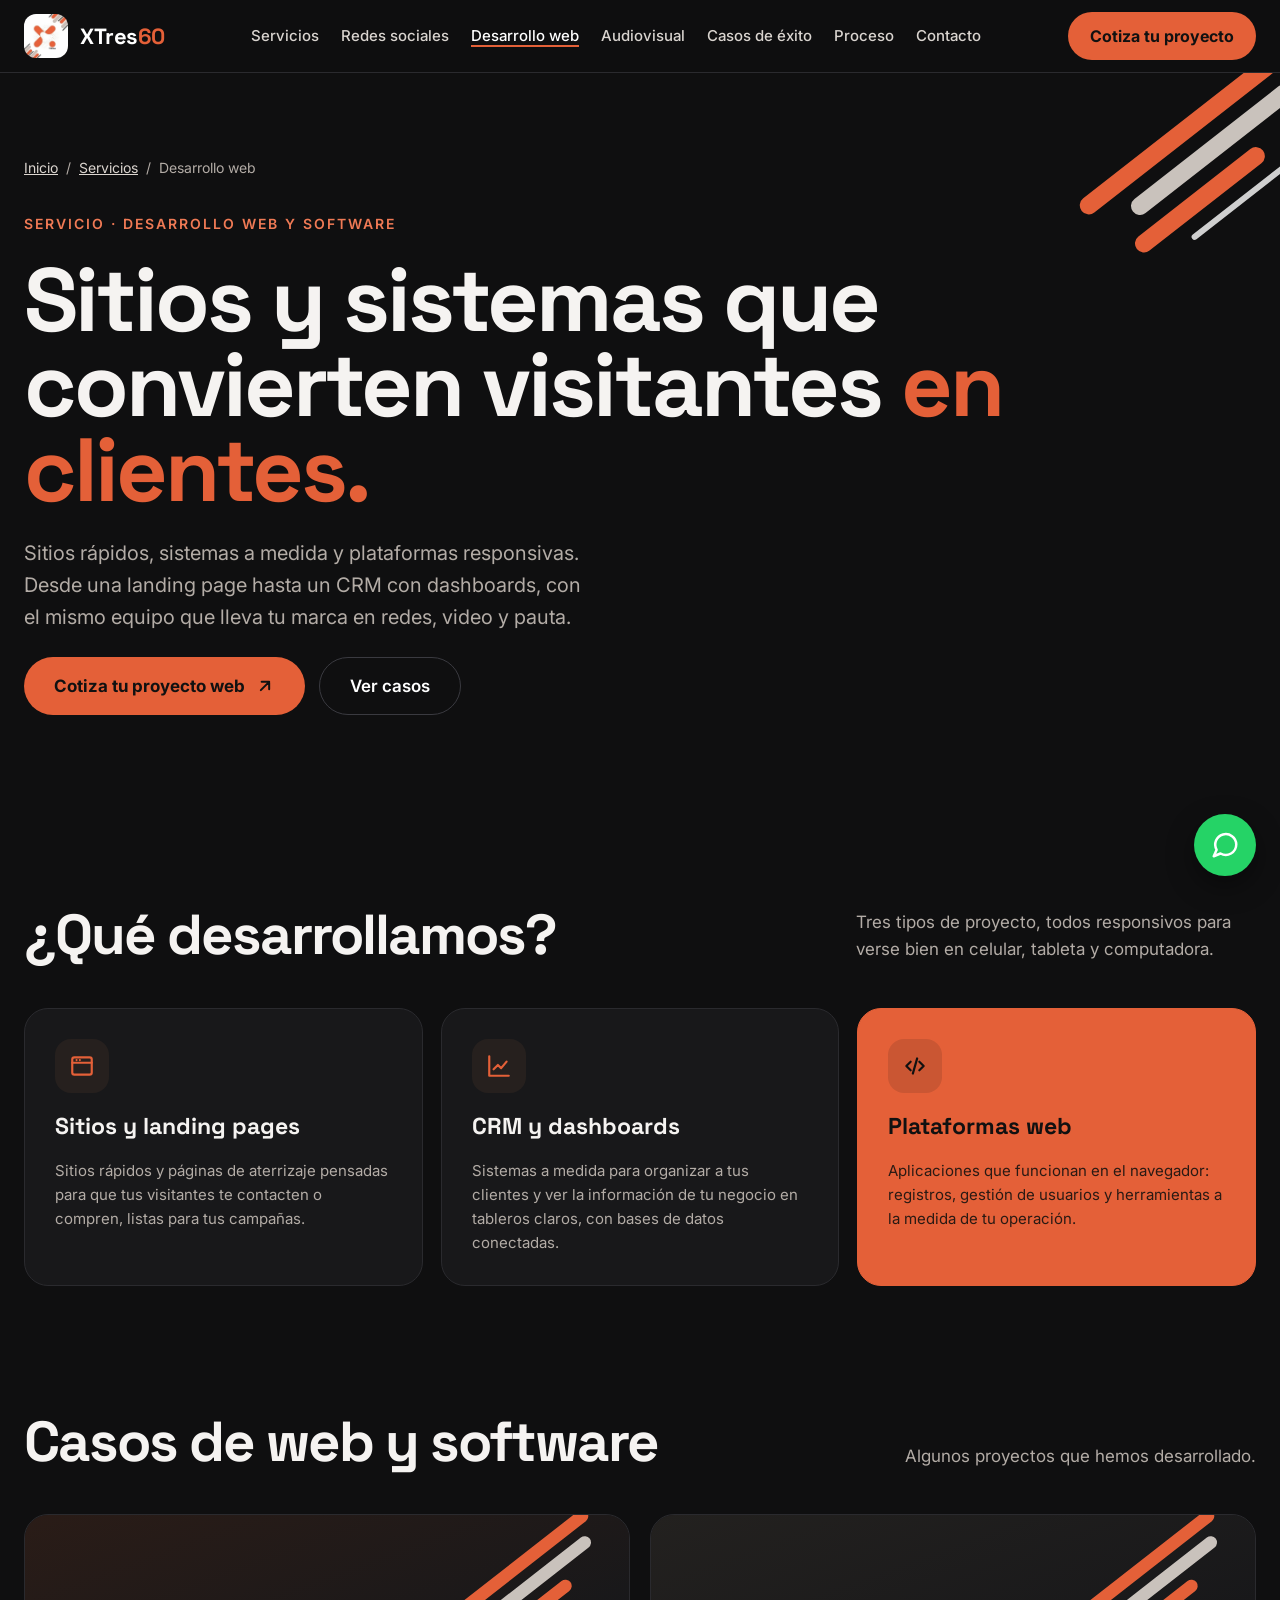
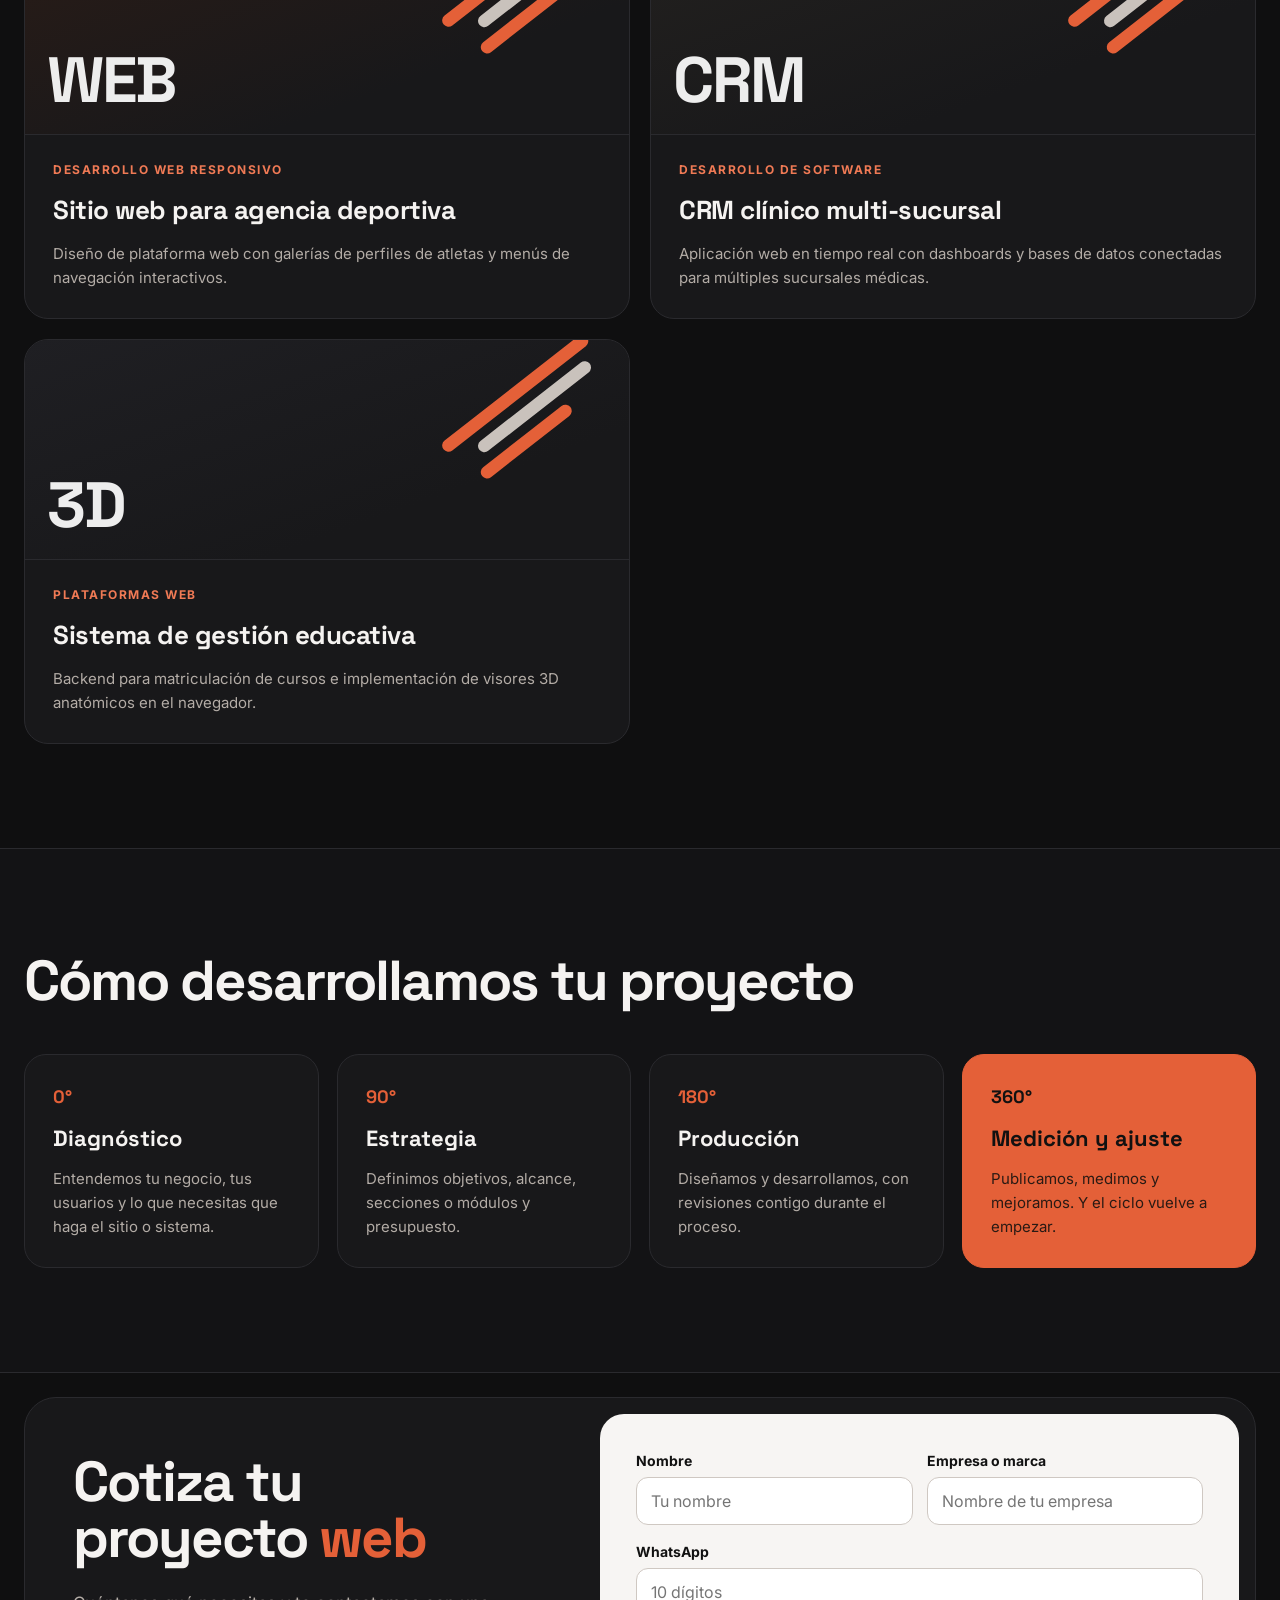
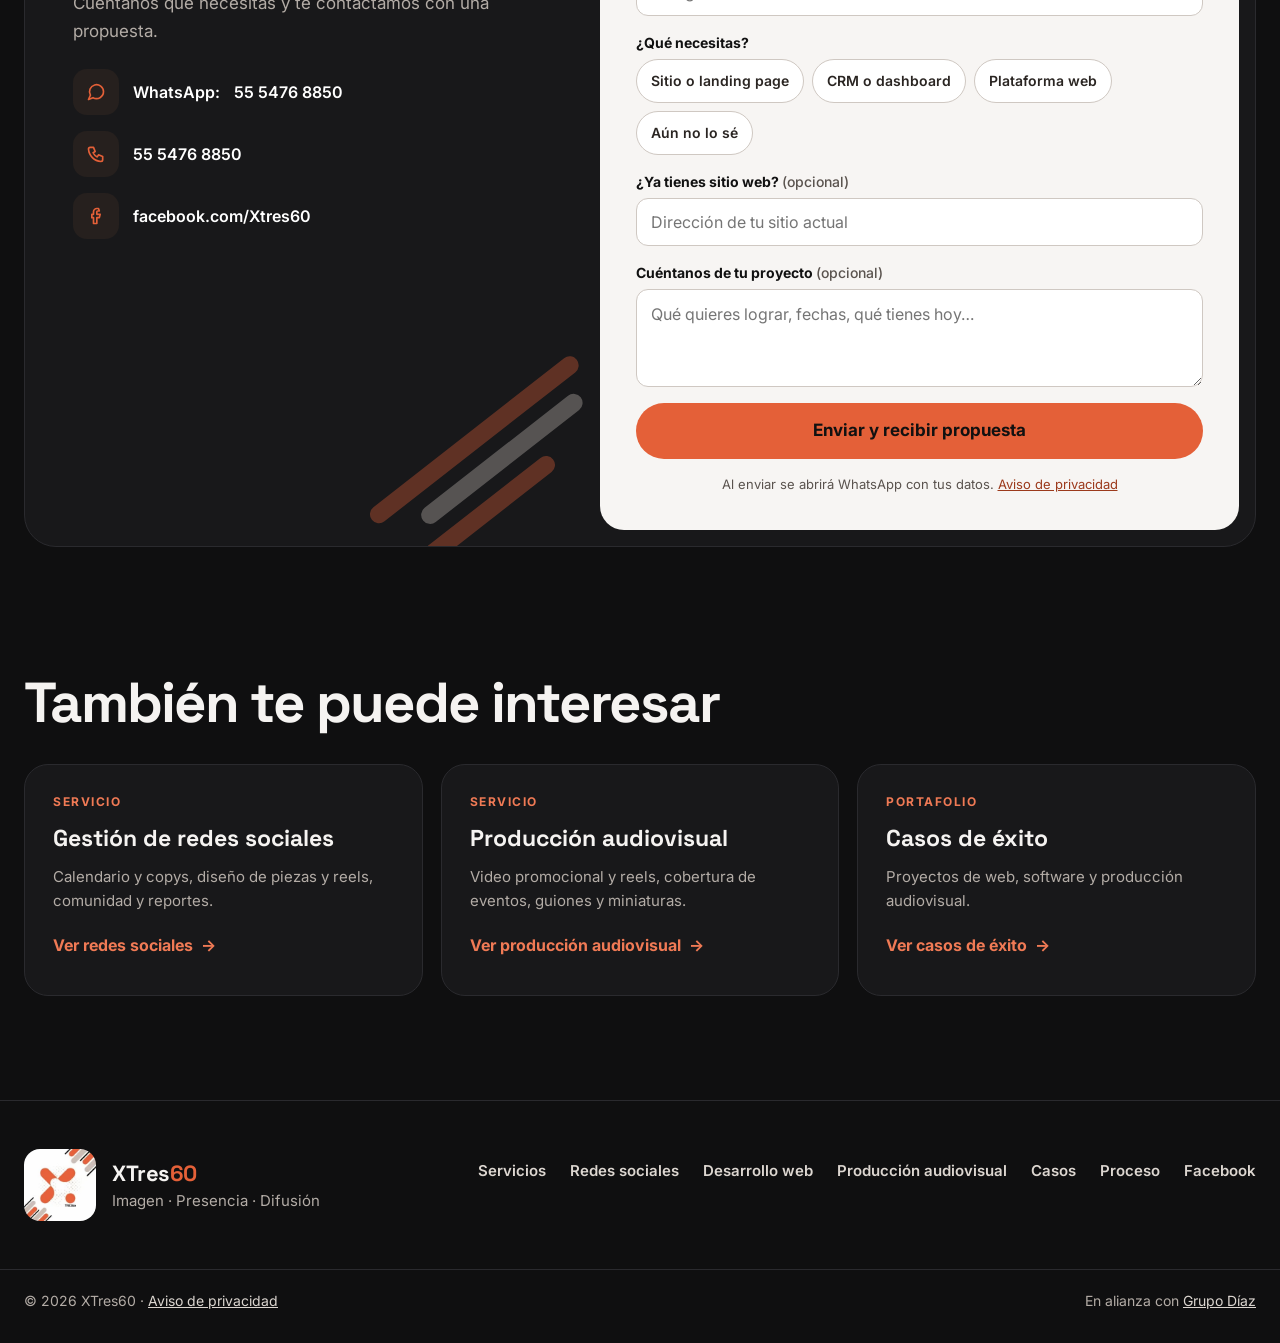
==== commit e63fbfc3: "Agregar página de producción audiovisual y mejora de interfaz final - produccion-audiovisual.html: v" ====
--- a/desarrollo-web.html
+++ b/desarrollo-web.html
@@ -50,6 +50,7 @@
         <a href="./#servicios">Servicios</a>
         <a href="redes-sociales.html">Redes sociales</a>
         <a href="desarrollo-web.html" aria-current="page">Desarrollo web</a>
+        <a href="produccion-audiovisual.html">Audiovisual</a>
         <a href="./#casos">Casos de éxito</a>
         <a href="./#proceso">Proceso</a>
         <a href="./#contacto">Contacto</a>
@@ -236,6 +237,14 @@
             </a>
           </li>
           <li>
+            <a class="related-card" href="produccion-audiovisual.html">
+              <span class="related-kicker">Servicio</span>
+              <strong>Producción audiovisual</strong>
+              <span class="related-text">Video promocional y reels, cobertura de eventos, guiones y miniaturas.</span>
+              <span class="related-go">Ver producción audiovisual <span aria-hidden="true">→</span></span>
+            </a>
+          </li>
+          <li>
             <a class="related-card" href="./#casos">
               <span class="related-kicker">Portafolio</span>
               <strong>Casos de éxito</strong>
@@ -261,6 +270,7 @@
         <a href="./#servicios">Servicios</a>
         <a href="redes-sociales.html">Redes sociales</a>
         <a href="desarrollo-web.html">Desarrollo web</a>
+        <a href="produccion-audiovisual.html">Producción audiovisual</a>
         <a href="./#casos">Casos</a>
         <a href="./#proceso">Proceso</a>
         <a href="https://www.facebook.com/Xtres60" target="_blank" rel="noopener">Facebook</a>
--- a/css/styles.css
+++ b/css/styles.css
@@ -274,3 +274,31 @@
 .related-card strong { font-family: var(--font-display); font-size: 23px; font-weight: 700; }
 .related-text { color: var(--muted); font-size: 15px; line-height: 1.6; flex: 1; }
 .related-go { display: inline-flex; align-items: center; gap: 8px; min-height: 44px; font-weight: 700; color: var(--orange-2); }
+
+/* Mejora de interfaz final (20 nov 2026) */
+/* Menú: con 7 enlaces se colapsa antes para que no se encime */
+@media (max-width: 1240px) {
+  .main-nav { position: absolute; top: 72px; left: 0; right: 0; flex-direction: column; gap: 0; background: var(--bg); border-bottom: 1px solid var(--line); padding: 8px 24px 16px; display: none; }
+  .main-nav.is-open { display: flex; }
+  .main-nav a { padding: 12px 0; border-bottom: 1px solid var(--line); }
+  .main-nav a[aria-current="page"] { box-shadow: none; color: var(--orange-2); }
+  .menu-toggle { display: inline-flex; }
+}
+@media (min-width: 1241px) and (max-width: 1400px) { .main-nav { gap: 22px; } }
+.main-nav a { white-space: nowrap; }
+
+/* Animaciones de entrada (solo con JS y sin movimiento reducido) */
+.js-reveal .reveal { opacity: 0; transform: translateY(18px); transition: opacity .6s ease, transform .6s ease; }
+.js-reveal .reveal.is-visible { opacity: 1; transform: none; }
+@media (prefers-reduced-motion: reduce) {
+  .js-reveal .reveal { opacity: 1; transform: none; transition: none; }
+}
+@media print { .js-reveal .reveal { opacity: 1; transform: none; } }
+
+/* Botón "Volver arriba": encima del WhatsApp flotante y de la barra móvil */
+.to-top { position: fixed; right: 31px; bottom: 100px; z-index: 59; width: 48px; height: 48px; border-radius: 50%; border: 1px solid #3A3A40; background: rgba(24,24,26,.92); color: #fff; display: flex; align-items: center; justify-content: center; cursor: pointer; box-shadow: 0 8px 22px rgba(0,0,0,.35); transition: border-color .15s ease, color .15s ease; }
+.to-top:hover { border-color: var(--orange); color: var(--orange-2); }
+.to-top[hidden] { display: none; }
+@media (max-width: 640px) {
+  .to-top { right: 16px; bottom: calc(86px + env(safe-area-inset-bottom)); width: 44px; height: 44px; }
+}
